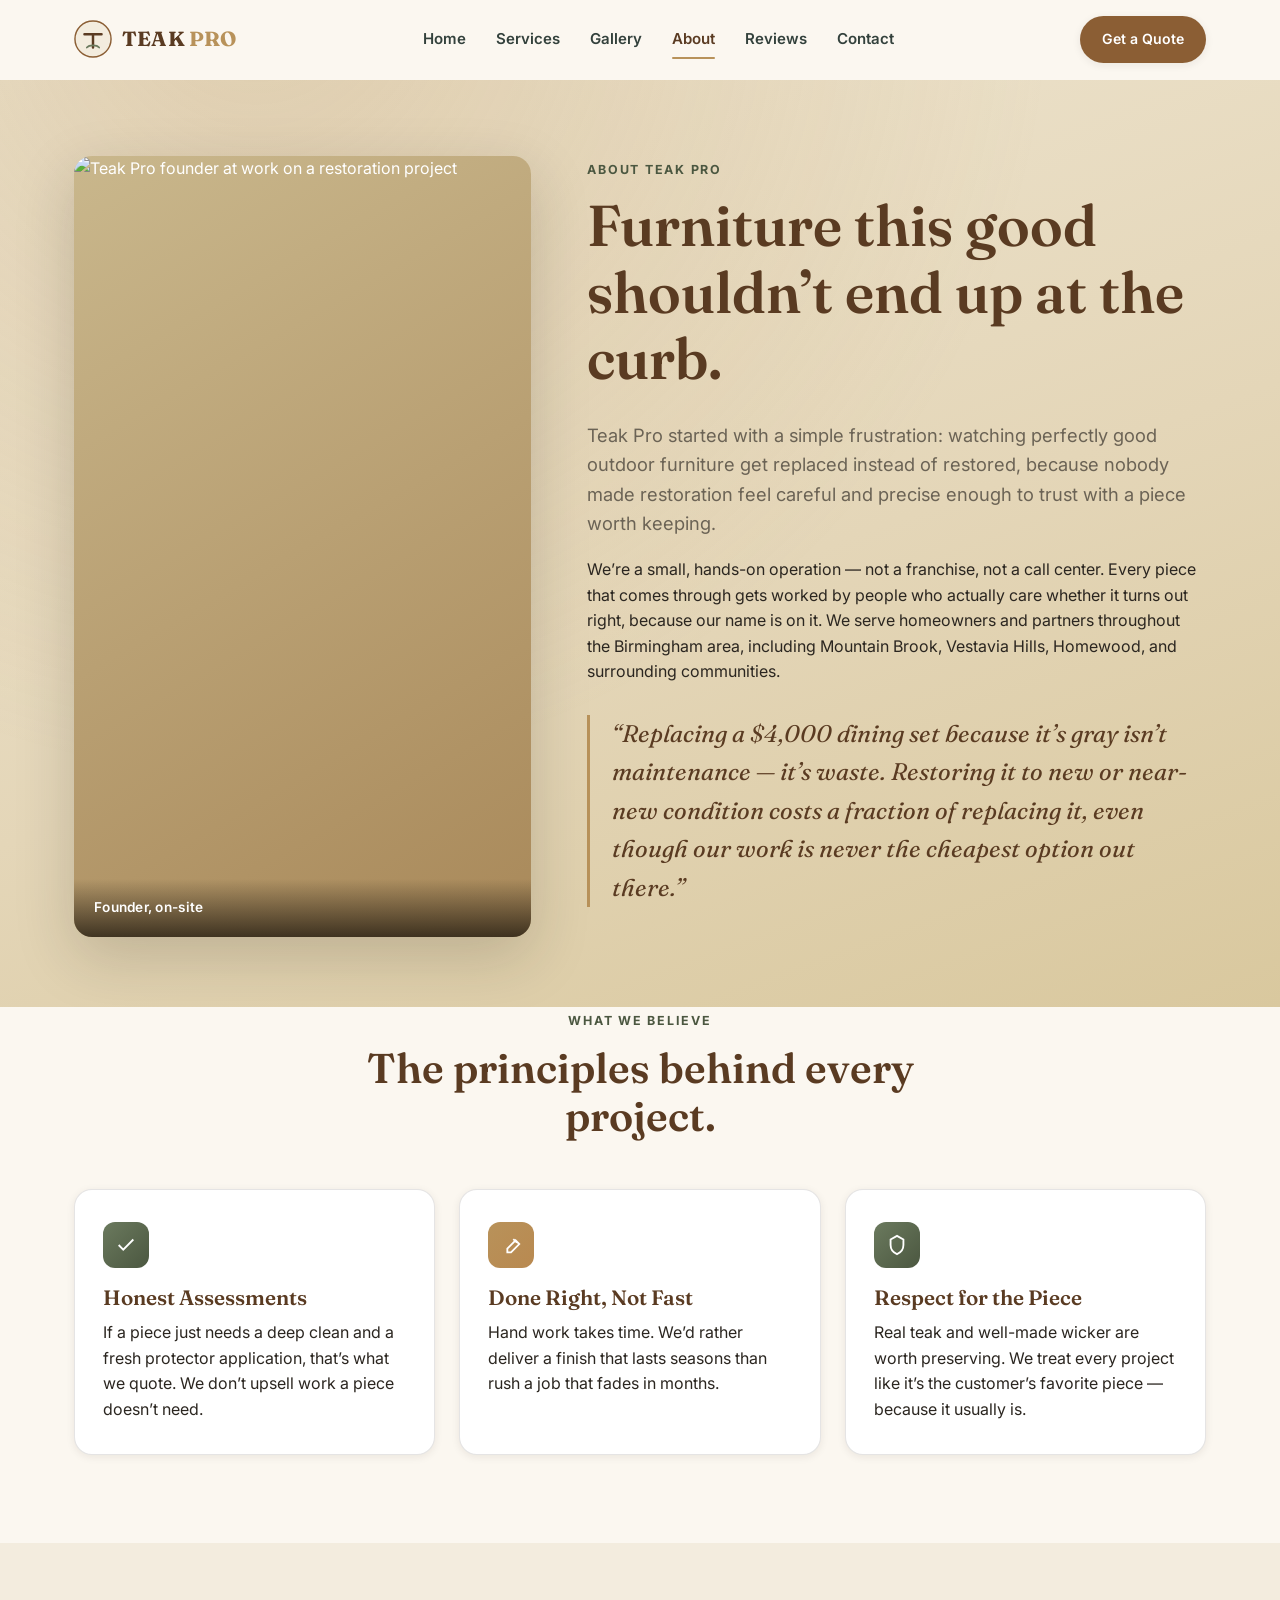
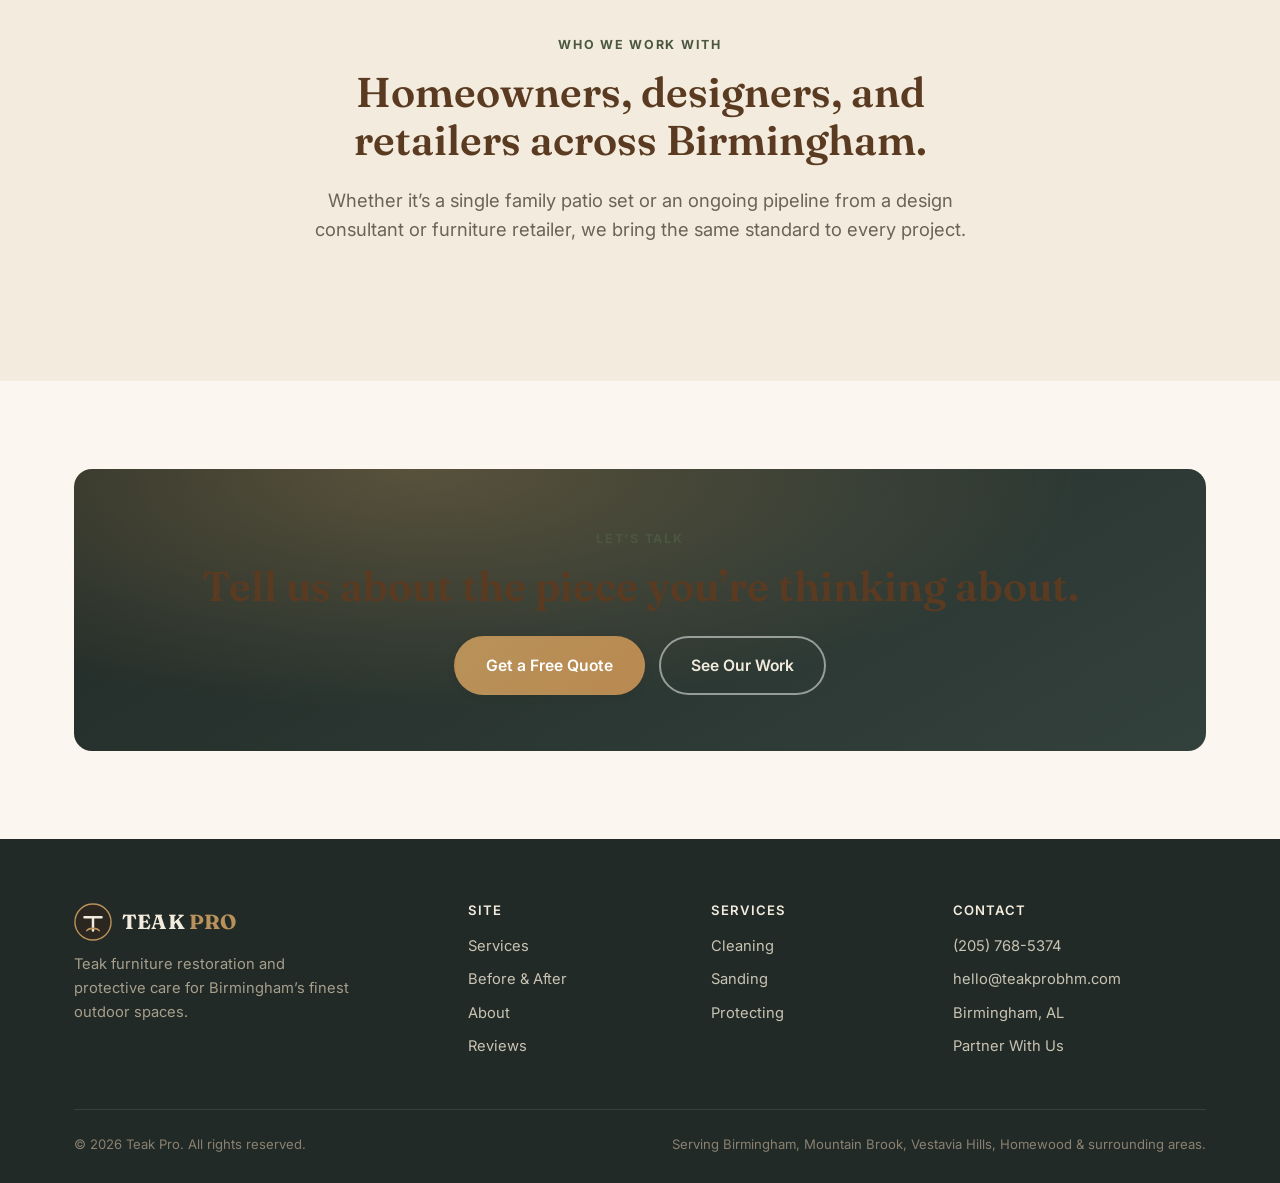
==== about.html @ 422f1025 "Initial commit: Teak Pro marketing site Static HTML/CSS/JS site with home, services, gallery, about," ====
<!DOCTYPE html>
<html lang="en">
<head>
<meta charset="UTF-8">
<meta name="viewport" content="width=device-width, initial-scale=1.0">
<title>About Teak Pro | Birmingham Teak Restoration</title>
<meta name="description" content="Teak Pro is a Birmingham-based teak furniture restoration business built on craftsmanship, honesty, and respect for furniture worth keeping.">
<link rel="icon" type="image/svg+xml" href="images/favicon.svg">
<link rel="preconnect" href="https://fonts.googleapis.com">
<link rel="preconnect" href="https://fonts.gstatic.com" crossorigin>
<link href="https://fonts.googleapis.com/css2?family=Fraunces:ital,wght@0,500;0,600;0,700;1,500&family=Inter:wght@400;500;600;700;800&display=swap" rel="stylesheet">
<link rel="stylesheet" href="css/style.css">
</head>
<body>

<header class="nav">
  <div class="nav__inner">
    <a href="index.html" class="brand">
      <svg class="brand__mark" viewBox="0 0 40 40" xmlns="http://www.w3.org/2000/svg">
        <circle cx="20" cy="20" r="19" fill="#F3ECDE" stroke="#8B5E34" stroke-width="1.5"/>
        <path d="M11 15h18M20 15v14" stroke="#5A3B22" stroke-width="2.6" stroke-linecap="round"/>
        <path d="M13.5 29c2.5-3 10.5-3 13 0" stroke="#6B7A5E" stroke-width="1.8" stroke-linecap="round" fill="none"/>
      </svg>
      <span class="brand__name">TEAK <span>PRO</span></span>
    </a>
    <nav class="nav__links" aria-label="Primary">
      <a href="index.html">Home</a>
      <a href="services.html">Services</a>
      <a href="gallery.html">Gallery</a>
      <a href="about.html" class="is-active">About</a>
      <a href="reviews.html">Reviews</a>
      <a href="contact.html">Contact</a>
    </nav>
    <div class="nav__cta">
      <span class="nav__phone">(205) 768-5374</span>
      <a href="contact.html" class="btn btn--primary btn--sm">Get a Quote</a>
      <button class="nav__toggle" aria-label="Toggle menu" aria-expanded="false">
        <span></span><span></span><span></span>
      </button>
    </div>
  </div>
</header>

<section class="hero" style="padding-bottom:70px;">
  <div class="container">
    <div class="about-hero">
      <div class="photo-slot">
        <img src="images/about/founder.jpg" alt="Teak Pro founder at work on a restoration project" loading="eager">
        <span class="photo-slot__badge">Founder, on-site</span>
      </div>
      <div>
        <span class="eyebrow">About Teak Pro</span>
        <h1>Furniture this good shouldn&rsquo;t end up at the curb.</h1>
        <p class="lede">Teak Pro started with a simple frustration: watching perfectly good outdoor furniture get replaced instead of restored, because nobody made restoration feel careful and precise enough to trust with a piece worth keeping.</p>
        <p>We&rsquo;re a small, hands-on operation &mdash; not a franchise, not a call center. Every piece that comes through gets worked by people who actually care whether it turns out right, because our name is on it. We serve homeowners and partners throughout the Birmingham area, including Mountain Brook, Vestavia Hills, Homewood, and surrounding communities.</p>
        <blockquote class="pull-quote">&ldquo;Replacing a $4,000 dining set because it&rsquo;s gray isn&rsquo;t maintenance &mdash; it&rsquo;s waste. Restoring it to new or near-new condition costs a fraction of replacing it, even though our work is never the cheapest option out there.&rdquo;</blockquote>
      </div>
    </div>
  </div>
</section>

<section class="section" style="padding-top:0;">
  <div class="container">
    <div class="section-head center mx-auto">
      <span class="eyebrow">What We Believe</span>
      <h2>The principles behind every project.</h2>
    </div>
    <div class="values-grid">
      <div class="card">
        <div class="card__icon"><svg viewBox="0 0 24 24" fill="none" stroke="currentColor" stroke-width="2"><path d="M20 6L9 17l-5-5"/></svg></div>
        <h3>Honest Assessments</h3>
        <p>If a piece just needs a deep clean and a fresh protector application, that&rsquo;s what we quote. We don&rsquo;t upsell work a piece doesn&rsquo;t need.</p>
      </div>
      <div class="card card--gold">
        <div class="card__icon"><svg viewBox="0 0 24 24" fill="none" stroke="currentColor" stroke-width="2"><path d="M12 20l9-9-4-4-9 9v4h4zM14.5 5.5l4 4"/></svg></div>
        <h3>Done Right, Not Fast</h3>
        <p>Hand work takes time. We&rsquo;d rather deliver a finish that lasts seasons than rush a job that fades in months.</p>
      </div>
      <div class="card">
        <div class="card__icon"><svg viewBox="0 0 24 24" fill="none" stroke="currentColor" stroke-width="2"><path d="M12 2l7 4v6c0 5-3.5 8.5-7 10-3.5-1.5-7-5-7-10V6l7-4z"/></svg></div>
        <h3>Respect for the Piece</h3>
        <p>Real teak and well-made wicker are worth preserving. We treat every project like it&rsquo;s the customer&rsquo;s favorite piece &mdash; because it usually is.</p>
      </div>
    </div>
  </div>
</section>

<section class="section section--alt">
  <div class="container">
    <div class="section-head center mx-auto">
      <span class="eyebrow">Who We Work With</span>
      <h2>Homeowners, designers, and retailers across Birmingham.</h2>
      <p class="lede">Whether it&rsquo;s a single family patio set or an ongoing pipeline from a design consultant or furniture retailer, we bring the same standard to every project.</p>
    </div>
  </div>
</section>

<section class="section">
  <div class="container">
    <div class="cta-band">
      <span class="eyebrow">Let&rsquo;s Talk</span>
      <h2>Tell us about the piece you&rsquo;re thinking about.</h2>
      <div class="btn-row">
        <a href="contact.html" class="btn btn--gold">Get a Free Quote</a>
        <a href="gallery.html" class="btn btn--ghost-light">See Our Work</a>
      </div>
    </div>
  </div>
</section>

<footer class="footer">
  <div class="container">
    <div class="footer__grid">
      <div>
        <a href="index.html" class="brand">
          <svg class="brand__mark" viewBox="0 0 40 40" xmlns="http://www.w3.org/2000/svg">
            <circle cx="20" cy="20" r="19" fill="#2B2620" stroke="#B8925A" stroke-width="1.5"/>
            <path d="M11 15h18M20 15v14" stroke="#F3ECDE" stroke-width="2.6" stroke-linecap="round"/>
            <path d="M13.5 29c2.5-3 10.5-3 13 0" stroke="#B8925A" stroke-width="1.8" stroke-linecap="round" fill="none"/>
          </svg>
          <span class="brand__name">TEAK <span>PRO</span></span>
        </a>
        <p class="footer__tag">Teak furniture restoration and protective care for Birmingham&rsquo;s finest outdoor spaces.</p>
      </div>
      <div>
        <h4>Site</h4>
        <ul>
          <li><a href="services.html">Services</a></li>
          <li><a href="gallery.html">Before &amp; After</a></li>
          <li><a href="about.html">About</a></li>
          <li><a href="reviews.html">Reviews</a></li>
        </ul>
      </div>
      <div>
        <h4>Services</h4>
        <ul>
          <li><a href="services.html#cleaning">Cleaning</a></li>
          <li><a href="services.html#sanding">Sanding</a></li>
          <li><a href="services.html#protecting">Protecting</a></li>
        </ul>
      </div>
      <div>
        <h4>Contact</h4>
        <ul>
          <li><a href="tel:+12057685374">(205) 768-5374</a></li>
          <li><a href="mailto:hello@teakprobhm.com">hello@teakprobhm.com</a></li>
          <li>Birmingham, AL</li>
          <li><a href="contact.html#partners">Partner With Us</a></li>
        </ul>
      </div>
    </div>
    <div class="footer__bottom">
      <span>&copy; <span data-year></span> Teak Pro. All rights reserved.</span>
      <span>Serving Birmingham, Mountain Brook, Vestavia Hills, Homewood &amp; surrounding areas.</span>
    </div>
  </div>
</footer>

<script src="js/main.js"></script>
</body>
</html>
---- css/style.css ----
/* ==========================================================================
   Teak Pro — Design System
   Warm teak/wood tones, muted sage, premium outdoor-living aesthetic.
   ========================================================================== */

:root {
  /* Colors */
  --bg: #FBF7F0;
  --bg-alt: #F3ECDE;
  --bg-deep: #EDE3D0;
  --teak: #8B5E34;
  --teak-dark: #5A3B22;
  --teak-light: #B98950;
  --sage: #6B7A5E;
  --sage-dark: #4B5740;
  --slate: #33413C;
  --slate-deep: #212A26;
  --gold: #B8925A;
  --gold-light: #E4C088;
  --text: #2B2620;
  --text-muted: #6B6355;
  --white: #FFFFFF;
  --cream: #FBF7F0;
  --line: rgba(43, 38, 32, 0.12);

  /* Type */
  --font-head: "Fraunces", Georgia, serif;
  --font-body: "Inter", -apple-system, BlinkMacSystemFont, "Segoe UI", sans-serif;

  /* Spacing / shape */
  --radius: 10px;
  --radius-lg: 18px;
  --shadow-sm: 0 2px 8px rgba(33, 26, 15, 0.08);
  --shadow-md: 0 8px 30px rgba(33, 26, 15, 0.12);
  --shadow-lg: 0 20px 60px rgba(33, 26, 15, 0.18);
  --container: 1180px;
}

/* ---------- Reset ---------- */
*, *::before, *::after { box-sizing: border-box; }
html { scroll-behavior: smooth; }
body {
  margin: 0;
  font-family: var(--font-body);
  color: var(--text);
  background: var(--bg);
  line-height: 1.6;
  -webkit-font-smoothing: antialiased;
}
img { max-width: 100%; display: block; }
a { color: inherit; text-decoration: none; }
ul { list-style: none; margin: 0; padding: 0; }
h1, h2, h3, h4 {
  font-family: var(--font-head);
  color: var(--teak-dark);
  margin: 0 0 0.5em;
  line-height: 1.15;
  font-weight: 600;
}
p { margin: 0 0 1em; }
button { font-family: inherit; cursor: pointer; }
input, textarea, select { font-family: inherit; font-size: 1rem; }

.container {
  max-width: var(--container);
  margin: 0 auto;
  padding: 0 24px;
}
.section { padding: 88px 0; }
.section--tight { padding: 56px 0; }
.section--alt { background: var(--bg-alt); }
.section--deep {
  background: linear-gradient(160deg, var(--slate-deep), var(--slate));
  color: #EDE9DF;
}
.section--deep h2, .section--deep h3 { color: #F3ECDE; }
.section--deep p { color: #C9C3B4; }

.eyebrow {
  display: inline-block;
  font-family: var(--font-body);
  font-size: 0.78rem;
  letter-spacing: 0.14em;
  text-transform: uppercase;
  font-weight: 700;
  color: var(--sage-dark);
  margin-bottom: 14px;
}
.section--deep .eyebrow { color: var(--gold-light); }

.section-head { max-width: 680px; margin: 0 0 48px; }
.section-head.center { margin-left: auto; margin-right: auto; text-align: center; }
h1 { font-size: clamp(2.4rem, 5vw, 3.6rem); }
h2 { font-size: clamp(1.9rem, 3.4vw, 2.6rem); }
h3 { font-size: 1.3rem; }
.lede { font-size: 1.15rem; color: var(--text-muted); }

/* ---------- Buttons ---------- */
.btn {
  display: inline-flex;
  align-items: center;
  gap: 8px;
  padding: 15px 30px;
  border-radius: 999px;
  font-weight: 600;
  font-size: 0.98rem;
  border: 2px solid transparent;
  transition: transform 0.18s ease, box-shadow 0.18s ease, background 0.18s ease, color 0.18s ease;
  white-space: nowrap;
}
.btn:hover { transform: translateY(-2px); }
.btn--primary { background: var(--teak); color: var(--white); box-shadow: var(--shadow-sm); }
.btn--primary:hover { background: var(--teak-dark); box-shadow: var(--shadow-md); }
.btn--gold { background: linear-gradient(135deg, var(--gold), var(--teak-light)); color: var(--white); box-shadow: var(--shadow-sm); }
.btn--gold:hover { box-shadow: var(--shadow-md); }
.btn--outline { border-color: currentColor; color: var(--teak-dark); }
.btn--outline:hover { background: var(--teak-dark); color: var(--white); }
.btn--ghost-light { border-color: rgba(255,255,255,0.5); color: #F3ECDE; }
.btn--ghost-light:hover { background: rgba(255,255,255,0.12); }
.btn--sm { padding: 10px 20px; font-size: 0.88rem; }
.btn--block { width: 100%; justify-content: center; }

/* ---------- Nav ---------- */
.nav {
  position: sticky;
  top: 0;
  z-index: 100;
  background: rgba(251, 247, 240, 0.92);
  backdrop-filter: saturate(160%) blur(10px);
  border-bottom: 1px solid transparent;
  transition: border-color 0.2s ease, box-shadow 0.2s ease;
}
.nav.is-scrolled { border-color: var(--line); box-shadow: 0 4px 20px rgba(33,26,15,0.06); }
.nav__inner {
  display: flex;
  align-items: center;
  justify-content: space-between;
  padding: 16px 24px;
  max-width: var(--container);
  margin: 0 auto;
}
.brand { display: flex; align-items: center; gap: 10px; }
.brand__mark { width: 38px; height: 38px; flex-shrink: 0; }
.brand__name {
  font-family: var(--font-head);
  font-weight: 700;
  font-size: 1.28rem;
  color: var(--teak-dark);
  letter-spacing: 0.01em;
}
.brand__name span { color: var(--gold); }

.nav__links {
  display: flex;
  align-items: center;
  gap: 30px;
}
.nav__links a {
  font-size: 0.94rem;
  font-weight: 600;
  color: var(--slate);
  position: relative;
  padding: 6px 0;
}
.nav__links a.is-active,
.nav__links a:hover { color: var(--teak-dark); }
.nav__links a.is-active::after {
  content: "";
  position: absolute;
  left: 0; right: 0; bottom: -2px;
  height: 2px;
  background: var(--gold);
  border-radius: 2px;
}
.nav__cta { display: flex; align-items: center; gap: 14px; }
.nav__phone { display: none; font-weight: 700; font-size: 0.92rem; color: var(--teak-dark); }

.nav__toggle {
  display: none;
  flex-direction: column;
  gap: 5px;
  background: none;
  border: none;
  padding: 6px;
}
.nav__toggle span { width: 24px; height: 2px; background: var(--teak-dark); border-radius: 2px; }

/* ---------- Hero ---------- */
.hero {
  position: relative;
  overflow: hidden;
  background:
    radial-gradient(ellipse at 20% -10%, rgba(184,146,90,0.28), transparent 55%),
    linear-gradient(160deg, #EFE6D2 0%, #E4D6B8 55%, #D9C89E 100%);
  padding: 76px 0 0;
}
.hero__grain {
  position: absolute;
  inset: 0;
  opacity: 0.5;
  mix-blend-mode: multiply;
  pointer-events: none;
}
.hero__inner {
  position: relative;
  display: grid;
  grid-template-columns: 1.05fr 0.95fr;
  gap: 56px;
  align-items: center;
  padding-bottom: 70px;
}
.hero__copy .eyebrow { color: var(--sage-dark); }
.hero__title { margin-bottom: 20px; }
.hero__title em {
  font-style: italic;
  color: var(--gold);
}
.hero__sub { font-size: 1.18rem; color: var(--text-muted); max-width: 520px; margin-bottom: 32px; }
.hero__actions { display: flex; flex-wrap: wrap; gap: 14px; margin-bottom: 34px; }
.hero__trust { display: flex; flex-wrap: wrap; gap: 10px 26px; font-size: 0.86rem; color: var(--slate); }
.hero__trust li { display: flex; align-items: center; gap: 8px; font-weight: 600; }
.hero__trust li::before {
  content: "";
  width: 6px; height: 6px; border-radius: 50%;
  background: var(--sage);
  flex-shrink: 0;
}

.hero__visual {
  position: relative;
  border-radius: var(--radius-lg);
  overflow: hidden;
  box-shadow: var(--shadow-lg);
  aspect-ratio: 4 / 5;
}

/* Photo placeholder system — swap in real photos by dropping a file at the
   given src; if the file is missing/broken, a styled placeholder with the
   caption shows automatically instead of a broken-image icon. */
.photo-slot {
  position: relative;
  width: 100%;
  height: 100%;
  background: linear-gradient(150deg, #C9B78C, #A9895A);
  display: flex;
  align-items: flex-end;
  color: #fff;
  overflow: hidden;
}
.photo-slot img {
  position: absolute;
  inset: 0;
  width: 100%;
  height: 100%;
  object-fit: cover;
}
.photo-slot.is-empty { align-items: center; justify-content: center; text-align: center; }
.photo-slot__badge {
  position: relative;
  z-index: 2;
  padding: 18px 20px;
  width: 100%;
  background: linear-gradient(to top, rgba(20,15,8,0.72), transparent);
  font-size: 0.85rem;
  font-weight: 600;
  letter-spacing: 0.02em;
}
.photo-slot.is-empty .photo-slot__badge {
  background: none;
  position: static;
  padding: 28px;
}
.photo-slot__icon {
  width: 34px; height: 34px; margin: 0 auto 10px;
  opacity: 0.85;
}
.photo-slot__hint {
  display: block;
  font-size: 0.72rem;
  font-weight: 500;
  opacity: 0.85;
  margin-top: 6px;
  font-family: "SFMono-Regular", Consolas, monospace;
}
.photo-slot--tag {
  position: absolute;
  top: 14px; left: 14px;
  z-index: 2;
  padding: 5px 12px;
  border-radius: 999px;
  font-size: 0.7rem;
  font-weight: 800;
  letter-spacing: 0.06em;
  text-transform: uppercase;
}
.photo-slot--tag.before { background: rgba(33,26,15,0.78); color: #F3ECDE; }
.photo-slot--tag.after { background: var(--sage); color: #fff; }

/* Dashed placeholder card (used where no fixed image frame exists) */
.placeholder-card {
  border: 2px dashed rgba(90, 59, 34, 0.35);
  border-radius: var(--radius-lg);
  background: rgba(255,255,255,0.4);
  display: flex;
  flex-direction: column;
  align-items: center;
  justify-content: center;
  text-align: center;
  color: var(--text-muted);
  padding: 40px 20px;
  min-height: 220px;
}
.placeholder-card strong { color: var(--teak-dark); display: block; margin-bottom: 4px; }

/* ---------- Value props / cards ---------- */
.grid-3 { display: grid; grid-template-columns: repeat(3, 1fr); gap: 28px; }
.grid-4 { display: grid; grid-template-columns: repeat(4, 1fr); gap: 24px; }
.grid-2 { display: grid; grid-template-columns: repeat(2, 1fr); gap: 28px; }

.card {
  background: var(--white);
  border-radius: var(--radius-lg);
  padding: 32px 28px;
  box-shadow: var(--shadow-sm);
  border: 1px solid var(--line);
}
.card__icon {
  width: 46px; height: 46px;
  border-radius: 12px;
  background: linear-gradient(135deg, var(--sage), var(--sage-dark));
  display: flex; align-items: center; justify-content: center;
  color: #fff; margin-bottom: 18px;
}
.card__icon svg { width: 22px; height: 22px; }
.card--gold .card__icon { background: linear-gradient(135deg, var(--gold), var(--teak-light)); }
.card p:last-child { margin-bottom: 0; }

/* ---------- Process steps ---------- */
.steps {
  display: grid;
  grid-template-columns: repeat(3, 1fr);
  gap: 20px;
  counter-reset: step;
}
.step { position: relative; padding-top: 8px; }
.step__num {
  font-family: var(--font-head);
  font-size: 2.4rem;
  color: var(--gold);
  opacity: 0.85;
  margin-bottom: 6px;
  font-weight: 700;
}
.step h3 { margin-bottom: 8px; font-size: 1.1rem; }
.step p { color: var(--text-muted); font-size: 0.95rem; margin: 0; }

/* ---------- Before/After compare slider ---------- */
.compare {
  position: relative;
  border-radius: var(--radius-lg);
  overflow: hidden;
  box-shadow: var(--shadow-md);
  aspect-ratio: 4 / 3;
  user-select: none;
  touch-action: pan-y;
}
.compare__after,
.compare__before {
  position: absolute; inset: 0;
}
.compare__before { overflow: hidden; width: 50%; z-index: 2; }
.compare__before .photo-slot,
.compare__after .photo-slot { width: 100%; height: 100%; }
.compare__before .photo-slot { width: 100vw; max-width: none; }
.compare__before-inner { width: 100%; height: 100%; position: relative; }
.compare__handle {
  position: absolute;
  top: 0; bottom: 0;
  left: 50%;
  width: 3px;
  background: #fff;
  transform: translateX(-50%);
  z-index: 3;
  cursor: ew-resize;
  box-shadow: 0 0 0 1px rgba(0,0,0,0.1);
}
.compare__handle::after {
  content: "⇔";
  position: absolute;
  top: 50%; left: 50%;
  transform: translate(-50%, -50%);
  width: 44px; height: 44px;
  background: #fff;
  border-radius: 50%;
  display: flex; align-items: center; justify-content: center;
  font-size: 1.1rem;
  color: var(--teak-dark);
  box-shadow: var(--shadow-md);
}
.compare__label {
  position: absolute;
  bottom: 14px;
  z-index: 4;
  padding: 5px 12px;
  border-radius: 999px;
  font-size: 0.7rem;
  font-weight: 800;
  letter-spacing: 0.06em;
  text-transform: uppercase;
}
.compare__label--before { left: 14px; background: rgba(33,26,15,0.78); color: #F3ECDE; }
.compare__label--after { right: 14px; background: var(--sage); color: #fff; }
.compare__caption {
  margin-top: 16px;
  display: flex;
  justify-content: space-between;
  align-items: baseline;
  gap: 12px;
  flex-wrap: wrap;
}
.compare__caption h3 { margin: 0; font-size: 1.08rem; }
.compare__caption span { font-size: 0.85rem; color: var(--text-muted); }

/* ---------- Gallery ---------- */
.filter-bar {
  display: flex;
  flex-wrap: wrap;
  gap: 10px;
  margin-bottom: 40px;
}
.filter-bar button {
  padding: 9px 18px;
  border-radius: 999px;
  border: 1px solid var(--line);
  background: var(--white);
  font-weight: 600;
  font-size: 0.88rem;
  color: var(--slate);
  transition: all 0.15s ease;
}
.filter-bar button:hover { border-color: var(--teak); }
.filter-bar button.is-active { background: var(--teak-dark); color: #fff; border-color: var(--teak-dark); }

.gallery-grid {
  display: grid;
  grid-template-columns: repeat(2, 1fr);
  gap: 32px;
}
.gallery-item[hidden] { display: none; }

/* Traditional side-by-side before/after (gallery page) */
.before-after {
  display: grid;
  grid-template-columns: 1fr 1fr;
  gap: 16px;
}
.before-after .photo-slot {
  border-radius: var(--radius-lg);
  overflow: hidden;
  box-shadow: var(--shadow-md);
  aspect-ratio: 4 / 3;
}
.gallery-item__tags {
  margin-top: 10px;
  display: flex;
  gap: 8px;
  flex-wrap: wrap;
}
.gallery-item__tags span {
  font-size: 0.72rem;
  font-weight: 700;
  text-transform: uppercase;
  letter-spacing: 0.04em;
  color: var(--sage-dark);
  background: rgba(107,122,94,0.12);
  padding: 4px 10px;
  border-radius: 999px;
}

.gallery-note {
  margin-top: 56px;
  padding: 26px 28px;
  border-radius: var(--radius-lg);
  background: var(--bg-deep);
  border: 1px solid var(--line);
  font-size: 0.92rem;
  color: var(--text-muted);
}
.gallery-note strong { color: var(--teak-dark); }

/* ---------- Service list ---------- */
.service-block {
  display: grid;
  grid-template-columns: 0.9fr 1.1fr;
  gap: 50px;
  align-items: center;
  padding: 56px 0;
  border-bottom: 1px solid var(--line);
}
.service-block:last-child { border-bottom: none; }
.service-block:nth-child(even) .service-block__visual { order: 2; }
.service-block--text-only { grid-template-columns: 1fr; }
.service-block--text-only .service-block__copy { max-width: 640px; }
.service-block__num {
  font-family: var(--font-head);
  color: var(--gold);
  font-size: 1rem;
  font-weight: 700;
  letter-spacing: 0.1em;
}
.service-block__visual .photo-slot { border-radius: var(--radius-lg); aspect-ratio: 4/3; box-shadow: var(--shadow-md); position: relative; overflow: hidden; }
.service-block ul.check-list { margin-top: 18px; }
.check-list li {
  display: flex;
  gap: 10px;
  align-items: flex-start;
  margin-bottom: 10px;
  font-size: 0.96rem;
  color: var(--text);
}
.check-list li svg { width: 18px; height: 18px; flex-shrink: 0; margin-top: 3px; color: var(--sage); }
.badge-gold {
  display: inline-flex;
  align-items: center;
  gap: 6px;
  background: linear-gradient(135deg, var(--gold), var(--teak-light));
  color: #fff;
  font-size: 0.72rem;
  font-weight: 800;
  letter-spacing: 0.06em;
  text-transform: uppercase;
  padding: 5px 12px;
  border-radius: 999px;
  margin-bottom: 14px;
}

/* ---------- Pricing philosophy ---------- */
.pricing-panel {
  background: var(--white);
  border: 1px solid var(--line);
  border-radius: var(--radius-lg);
  padding: 44px;
  box-shadow: var(--shadow-sm);
}
.pricing-factors {
  display: grid;
  grid-template-columns: repeat(3, 1fr);
  gap: 24px;
  margin-top: 30px;
}
.pricing-factors div { text-align: left; }
.pricing-factors h4 { margin: 0 0 6px; font-size: 1rem; color: var(--teak-dark); font-family: var(--font-head); }
.pricing-factors p { font-size: 0.92rem; color: var(--text-muted); margin: 0; }

.trust-strip {
  display: flex;
  flex-wrap: wrap;
  gap: 18px;
  margin-top: 26px;
}
.trust-pill {
  display: flex;
  align-items: center;
  gap: 10px;
  background: var(--white);
  border: 1px solid var(--line);
  padding: 12px 18px;
  border-radius: 999px;
  font-weight: 700;
  font-size: 0.88rem;
  color: var(--teak-dark);
  box-shadow: var(--shadow-sm);
}
.trust-pill svg { width: 18px; height: 18px; color: var(--gold); }

/* ---------- About ---------- */
.about-hero {
  display: grid;
  grid-template-columns: 0.85fr 1.15fr;
  gap: 56px;
  align-items: center;
}
.about-hero .photo-slot { border-radius: var(--radius-lg); aspect-ratio: 4/5; box-shadow: var(--shadow-lg); }
.pull-quote {
  font-family: var(--font-head);
  font-size: 1.5rem;
  color: var(--teak-dark);
  font-style: italic;
  border-left: 3px solid var(--gold);
  padding-left: 22px;
  margin: 30px 0;
}
.values-grid { display: grid; grid-template-columns: repeat(3, 1fr); gap: 24px; margin-top: 20px; }

/* ---------- Testimonials ---------- */
.testimonial-grid { display: grid; grid-template-columns: repeat(3, 1fr); gap: 24px; }
.testimonial {
  background: var(--white);
  border: 1px solid var(--line);
  border-radius: var(--radius-lg);
  padding: 28px;
  box-shadow: var(--shadow-sm);
  display: flex;
  flex-direction: column;
  height: 100%;
}
.testimonial__stars { color: var(--gold); letter-spacing: 3px; margin-bottom: 12px; font-size: 1rem; }
.testimonial__body { color: var(--text); font-size: 0.98rem; flex: 1; }
.testimonial__meta { display: flex; align-items: center; gap: 10px; margin-top: 18px; padding-top: 16px; border-top: 1px solid var(--line); }
.testimonial__avatar {
  width: 38px; height: 38px; border-radius: 50%;
  background: linear-gradient(135deg, var(--sage), var(--teak));
  color: #fff; display: flex; align-items: center; justify-content: center;
  font-weight: 700; font-size: 0.85rem; flex-shrink: 0;
}
.testimonial__name { font-weight: 700; font-size: 0.9rem; color: var(--teak-dark); }
.testimonial__loc { font-size: 0.78rem; color: var(--text-muted); }
.testimonial--placeholder {
  border: 2px dashed rgba(90,59,34,0.3);
  background: rgba(255,255,255,0.5);
  color: var(--text-muted);
  align-items: center;
  justify-content: center;
  text-align: center;
}
.google-badge {
  display: inline-flex; align-items: center; gap: 10px;
  background: var(--white); border: 1px solid var(--line);
  padding: 12px 20px; border-radius: 999px; box-shadow: var(--shadow-sm);
  font-weight: 700; font-size: 0.92rem; color: var(--slate);
}
.google-badge strong { color: var(--teak-dark); }
.google-badge .stars { color: var(--gold); }

/* ---------- Forms ---------- */
.form-tabs {
  display: inline-flex;
  padding: 5px;
  background: var(--bg-deep);
  border-radius: 999px;
  margin-bottom: 34px;
  gap: 4px;
}
.form-tabs button {
  border: none;
  background: transparent;
  padding: 11px 22px;
  border-radius: 999px;
  font-weight: 700;
  font-size: 0.9rem;
  color: var(--text-muted);
  transition: all 0.15s ease;
}
.form-tabs button.is-active { background: var(--teak-dark); color: #fff; box-shadow: var(--shadow-sm); }

.form-panel[hidden] { display: none; }

.contact-layout {
  display: grid;
  grid-template-columns: 1.2fr 0.8fr;
  gap: 56px;
  align-items: start;
}

.field { margin-bottom: 20px; }
.field label {
  display: block;
  font-weight: 700;
  font-size: 0.88rem;
  color: var(--teak-dark);
  margin-bottom: 7px;
}
.field .hint { font-weight: 400; color: var(--text-muted); font-size: 0.8rem; }
.field input[type="text"],
.field input[type="email"],
.field input[type="tel"],
.field select,
.field textarea {
  width: 100%;
  padding: 13px 16px;
  border-radius: var(--radius);
  border: 1px solid rgba(90,59,34,0.25);
  background: var(--white);
  color: var(--text);
  transition: border-color 0.15s ease, box-shadow 0.15s ease;
}
.field input:focus, .field select:focus, .field textarea:focus {
  outline: none;
  border-color: var(--teak);
  box-shadow: 0 0 0 3px rgba(139,94,52,0.15);
}
.field textarea { resize: vertical; min-height: 110px; }
.field-row { display: grid; grid-template-columns: 1fr 1fr; gap: 16px; }

.file-drop {
  border: 2px dashed rgba(90,59,34,0.3);
  border-radius: var(--radius);
  padding: 26px;
  text-align: center;
  color: var(--text-muted);
  font-size: 0.9rem;
  background: rgba(255,255,255,0.5);
  cursor: pointer;
  transition: border-color 0.15s ease, background 0.15s ease;
}
.file-drop:hover { border-color: var(--teak); background: rgba(255,255,255,0.85); }
.file-drop input { display: none; }
.file-drop strong { color: var(--teak-dark); }
.file-drop__list { margin-top: 10px; font-size: 0.82rem; color: var(--sage-dark); font-weight: 600; }

.form-note {
  font-size: 0.82rem;
  color: var(--text-muted);
  margin-top: 14px;
}

.contact-side .card { margin-bottom: 20px; }
.contact-info li { display: flex; gap: 12px; align-items: flex-start; margin-bottom: 16px; }
.contact-info li svg { width: 20px; height: 20px; color: var(--sage); flex-shrink: 0; margin-top: 2px; }
.contact-info strong { display: block; color: var(--teak-dark); font-size: 0.92rem; }
.contact-info span { font-size: 0.9rem; color: var(--text-muted); }

.partner-banner {
  border-radius: var(--radius-lg);
  padding: 40px;
  background: linear-gradient(150deg, var(--slate-deep), var(--slate));
  color: #EDE9DF;
  display: grid;
  grid-template-columns: 1.3fr 0.7fr;
  gap: 30px;
  align-items: center;
}
.partner-banner h3 { color: #F3ECDE; margin-bottom: 10px; }
.partner-banner p { color: #C9C3B4; margin-bottom: 0; }

/* ---------- Footer ---------- */
.footer {
  background: var(--slate-deep);
  color: #C9C3B4;
  padding: 64px 0 28px;
}
.footer__grid {
  display: grid;
  grid-template-columns: 1.4fr 0.8fr 0.8fr 1fr;
  gap: 40px;
  padding-bottom: 40px;
  border-bottom: 1px solid rgba(255,255,255,0.1);
}
.footer .brand__name { color: #F3ECDE; }
.footer__tag { margin-top: 12px; font-size: 0.92rem; color: #A79E8C; max-width: 280px; }
.footer h4 { color: #F3ECDE; font-family: var(--font-body); font-size: 0.82rem; letter-spacing: 0.08em; text-transform: uppercase; margin-bottom: 16px; }
.footer ul li { margin-bottom: 10px; font-size: 0.92rem; }
.footer ul li a:hover { color: #fff; }
.footer__bottom {
  padding-top: 24px;
  display: flex;
  justify-content: space-between;
  flex-wrap: wrap;
  gap: 10px;
  font-size: 0.82rem;
  color: #8A8172;
}

/* ---------- CTA band ---------- */
.cta-band {
  border-radius: var(--radius-lg);
  padding: 56px;
  text-align: center;
  background:
    radial-gradient(ellipse at 30% 0%, rgba(184,146,90,0.35), transparent 60%),
    linear-gradient(150deg, var(--slate-deep), var(--slate));
  color: #F3ECDE;
}
.cta-band .btn-row { display: flex; justify-content: center; gap: 14px; flex-wrap: wrap; margin-top: 26px; }
.cta-band p { color: #C9C3B4; }

/* ---------- Utilities ---------- */
.mt-0 { margin-top: 0; }
.text-center { text-align: center; }
.mx-auto { margin-left: auto; margin-right: auto; }

/* ---------- Responsive ---------- */
@media (max-width: 980px) {
  .hero__inner { grid-template-columns: 1fr; padding-top: 20px; }
  .hero__visual { order: -1; aspect-ratio: 16/10; }
  .grid-3, .grid-4, .grid-2, .about-hero, .service-block,
  .contact-layout, .testimonial-grid, .values-grid, .pricing-factors,
  .partner-banner, .footer__grid, .steps {
    grid-template-columns: 1fr !important;
  }
  .service-block:nth-child(even) .service-block__visual { order: 0; }
  .gallery-grid { grid-template-columns: 1fr; }
  .nav__links, .nav__phone { display: none; }
  .nav__toggle { display: flex; }
  .nav.is-open .nav__links {
    display: flex;
    position: absolute;
    top: 100%; left: 0; right: 0;
    background: var(--bg);
    flex-direction: column;
    padding: 20px 24px 26px;
    gap: 18px;
    border-bottom: 1px solid var(--line);
    box-shadow: var(--shadow-md);
  }
  .field-row { grid-template-columns: 1fr; }
}

@media (max-width: 640px) {
  .section { padding: 60px 0; }
  h1 { font-size: 2.2rem; }
  .btn { padding: 13px 24px; font-size: 0.92rem; }
  .hero__actions { flex-direction: column; align-items: stretch; }
  .hero__actions .btn { justify-content: center; }
}
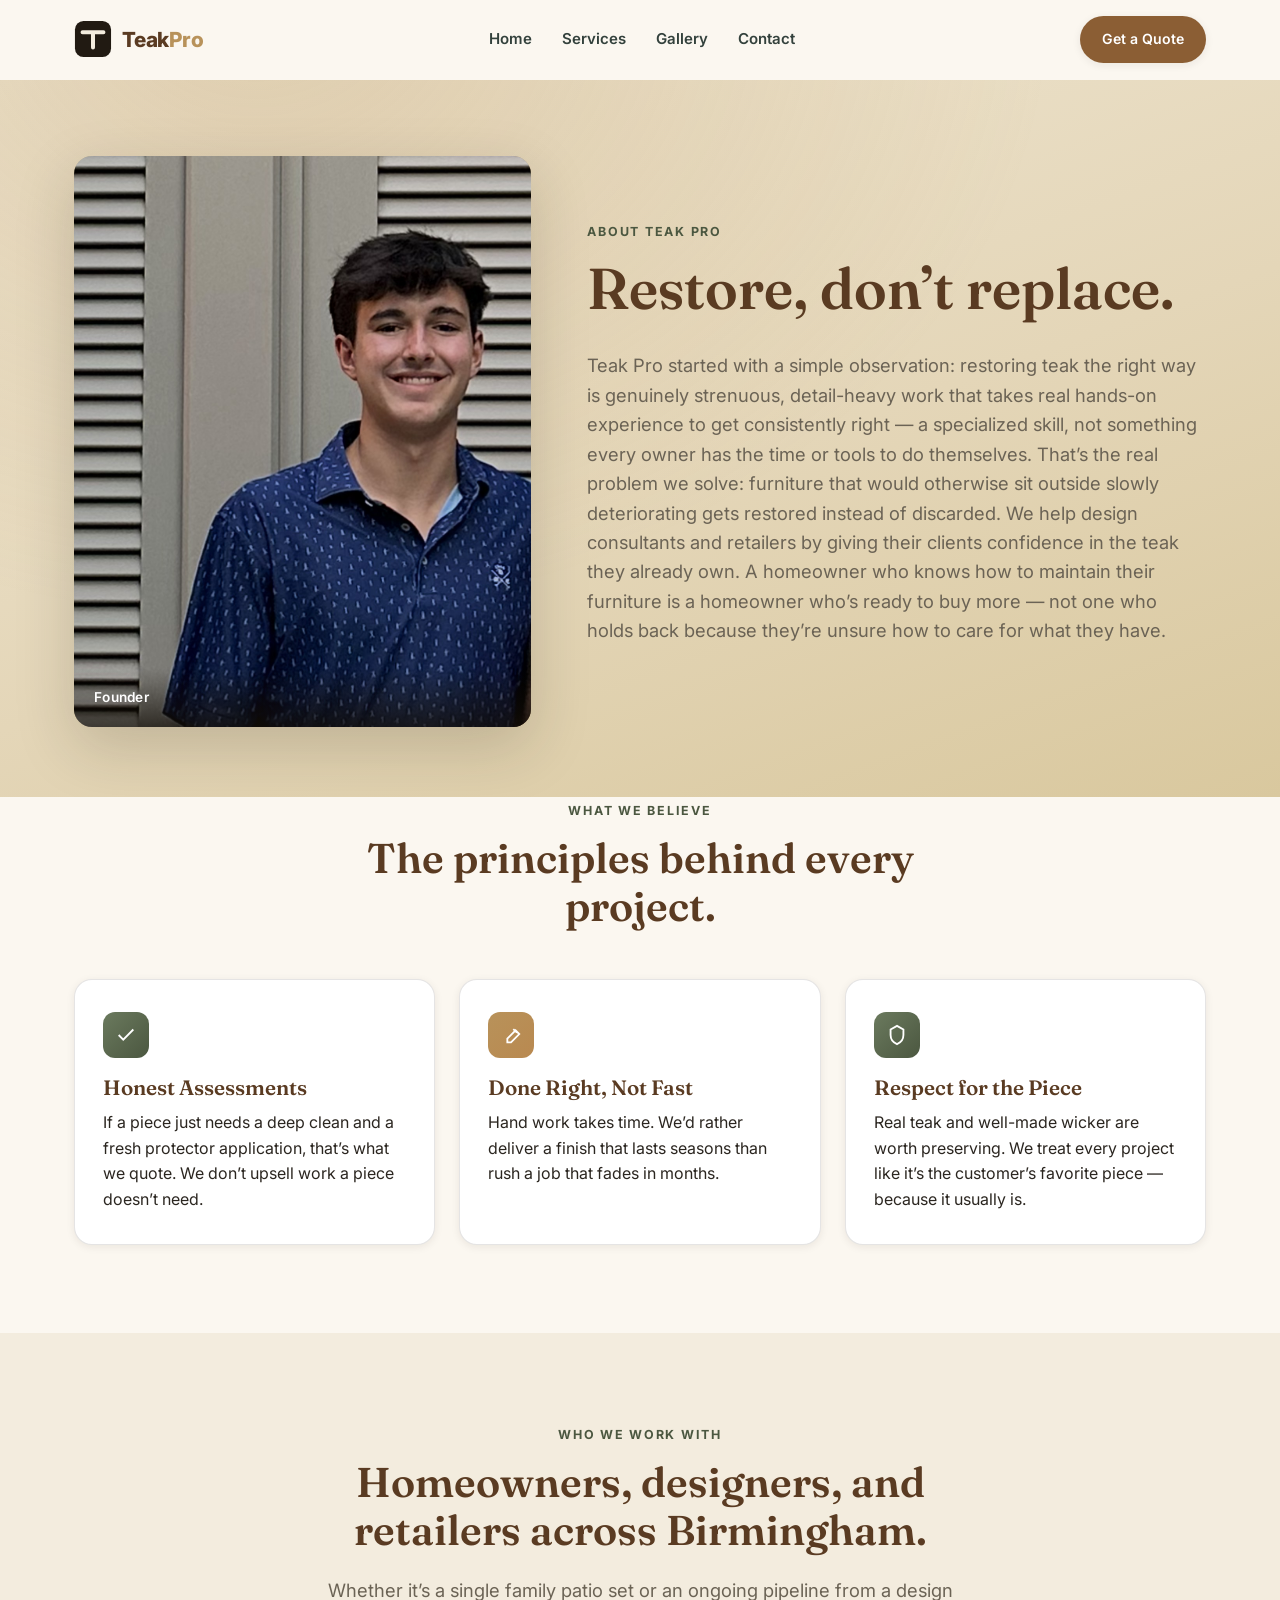
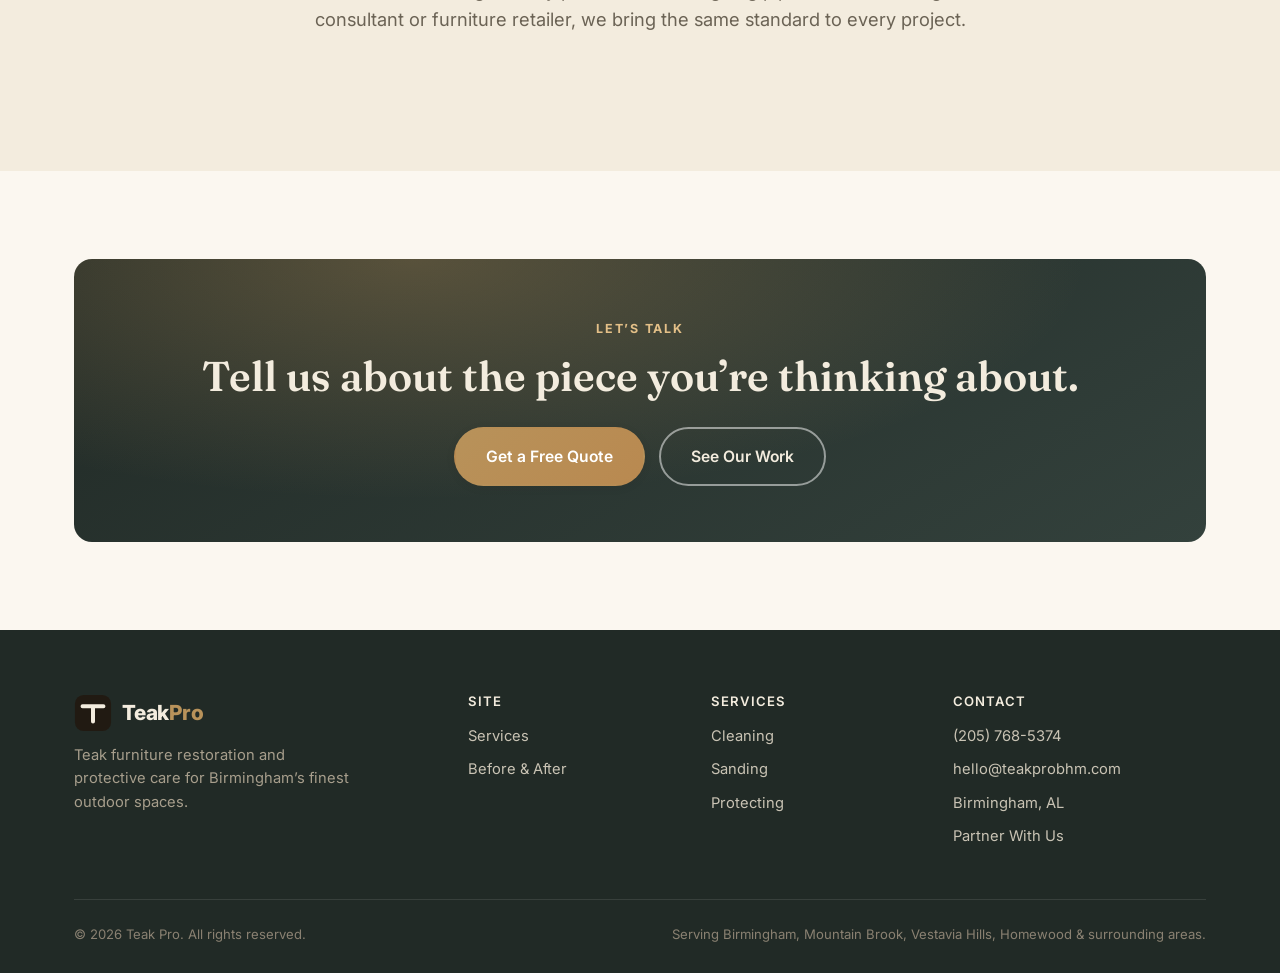
==== commit b91495a2: "Comment out About page links in nav and footer Hide the About page from navigation by commenting out" ====
--- a/about.html
+++ b/about.html
@@ -17,18 +17,16 @@
   <div class="nav__inner">
     <a href="index.html" class="brand">
       <svg class="brand__mark" viewBox="0 0 40 40" xmlns="http://www.w3.org/2000/svg">
-        <circle cx="20" cy="20" r="19" fill="#F3ECDE" stroke="#8B5E34" stroke-width="1.5"/>
-        <path d="M11 15h18M20 15v14" stroke="#5A3B22" stroke-width="2.6" stroke-linecap="round"/>
-        <path d="M13.5 29c2.5-3 10.5-3 13 0" stroke="#6B7A5E" stroke-width="1.8" stroke-linecap="round" fill="none"/>
+        <rect x="1" y="1" width="38" height="38" rx="9" fill="#211A12"/>
+        <path d="M9 13h22M20 13v16" stroke="#F3ECDE" stroke-width="4.2" stroke-linecap="round"/>
       </svg>
-      <span class="brand__name">TEAK <span>PRO</span></span>
+      <span class="brand__name">Teak<span>Pro</span></span>
     </a>
     <nav class="nav__links" aria-label="Primary">
       <a href="index.html">Home</a>
       <a href="services.html">Services</a>
       <a href="gallery.html">Gallery</a>
-      <a href="about.html" class="is-active">About</a>
-      <a href="reviews.html">Reviews</a>
+      <!-- <a href="about.html" class="is-active">About</a> -->
       <a href="contact.html">Contact</a>
     </nav>
     <div class="nav__cta">
@@ -46,14 +44,12 @@
     <div class="about-hero">
       <div class="photo-slot">
         <img src="images/about/founder.jpg" alt="Teak Pro founder at work on a restoration project" loading="eager">
-        <span class="photo-slot__badge">Founder, on-site</span>
+        <span class="photo-slot__badge">Founder</span>
       </div>
       <div>
         <span class="eyebrow">About Teak Pro</span>
-        <h1>Furniture this good shouldn&rsquo;t end up at the curb.</h1>
-        <p class="lede">Teak Pro started with a simple frustration: watching perfectly good outdoor furniture get replaced instead of restored, because nobody made restoration feel careful and precise enough to trust with a piece worth keeping.</p>
-        <p>We&rsquo;re a small, hands-on operation &mdash; not a franchise, not a call center. Every piece that comes through gets worked by people who actually care whether it turns out right, because our name is on it. We serve homeowners and partners throughout the Birmingham area, including Mountain Brook, Vestavia Hills, Homewood, and surrounding communities.</p>
-        <blockquote class="pull-quote">&ldquo;Replacing a $4,000 dining set because it&rsquo;s gray isn&rsquo;t maintenance &mdash; it&rsquo;s waste. Restoring it to new or near-new condition costs a fraction of replacing it, even though our work is never the cheapest option out there.&rdquo;</blockquote>
+        <h1>Restore, don&rsquo;t replace.</h1>
+        <p class="lede">Teak Pro started with a simple observation: restoring teak the right way is genuinely strenuous, detail-heavy work that takes real hands-on experience to get consistently right &mdash; a specialized skill, not something every owner has the time or tools to do themselves. That&rsquo;s the real problem we solve: furniture that would otherwise sit outside slowly deteriorating gets restored instead of discarded. We help design consultants and retailers by giving their clients confidence in the teak they already own. A homeowner who knows how to maintain their furniture is a homeowner who&rsquo;s ready to buy more &mdash; not one who holds back because they&rsquo;re unsure how to care for what they have.</p>
       </div>
     </div>
   </div>
@@ -114,11 +110,10 @@
       <div>
         <a href="index.html" class="brand">
           <svg class="brand__mark" viewBox="0 0 40 40" xmlns="http://www.w3.org/2000/svg">
-            <circle cx="20" cy="20" r="19" fill="#2B2620" stroke="#B8925A" stroke-width="1.5"/>
-            <path d="M11 15h18M20 15v14" stroke="#F3ECDE" stroke-width="2.6" stroke-linecap="round"/>
-            <path d="M13.5 29c2.5-3 10.5-3 13 0" stroke="#B8925A" stroke-width="1.8" stroke-linecap="round" fill="none"/>
+            <rect x="1" y="1" width="38" height="38" rx="9" fill="#211A12"/>
+            <path d="M9 13h22M20 13v16" stroke="#F3ECDE" stroke-width="4.2" stroke-linecap="round"/>
           </svg>
-          <span class="brand__name">TEAK <span>PRO</span></span>
+          <span class="brand__name">Teak<span>Pro</span></span>
         </a>
         <p class="footer__tag">Teak furniture restoration and protective care for Birmingham&rsquo;s finest outdoor spaces.</p>
       </div>
@@ -127,8 +122,7 @@
         <ul>
           <li><a href="services.html">Services</a></li>
           <li><a href="gallery.html">Before &amp; After</a></li>
-          <li><a href="about.html">About</a></li>
-          <li><a href="reviews.html">Reviews</a></li>
+          <!-- <li><a href="about.html">About</a></li> -->
         </ul>
       </div>
       <div>
--- a/css/style.css
+++ b/css/style.css
@@ -46,6 +46,7 @@
   background: var(--bg);
   line-height: 1.6;
   -webkit-font-smoothing: antialiased;
+  overflow-x: hidden;
 }
 img { max-width: 100%; display: block; }
 a { color: inherit; text-decoration: none; }
@@ -142,11 +143,11 @@
 .brand { display: flex; align-items: center; gap: 10px; }
 .brand__mark { width: 38px; height: 38px; flex-shrink: 0; }
 .brand__name {
-  font-family: var(--font-head);
-  font-weight: 700;
-  font-size: 1.28rem;
+  font-family: var(--font-body);
+  font-weight: 800;
+  font-size: 1.3rem;
   color: var(--teak-dark);
-  letter-spacing: 0.01em;
+  letter-spacing: -0.01em;
 }
 .brand__name span { color: var(--gold); }
 
@@ -233,6 +234,7 @@
   box-shadow: var(--shadow-lg);
   aspect-ratio: 4 / 5;
 }
+.hero__visual .compare { aspect-ratio: auto; height: 100%; }
 
 /* Photo placeholder system — swap in real photos by dropping a file at the
    given src; if the file is missing/broken, a styled placeholder with the
@@ -371,7 +373,6 @@
 .compare__before { overflow: hidden; width: 50%; z-index: 2; }
 .compare__before .photo-slot,
 .compare__after .photo-slot { width: 100%; height: 100%; }
-.compare__before .photo-slot { width: 100vw; max-width: none; }
 .compare__before-inner { width: 100%; height: 100%; position: relative; }
 .compare__handle {
   position: absolute;
@@ -773,6 +774,23 @@
 }
 .cta-band .btn-row { display: flex; justify-content: center; gap: 14px; flex-wrap: wrap; margin-top: 26px; }
 .cta-band p { color: #C9C3B4; }
+.cta-band .eyebrow { color: var(--gold-light); }
+.cta-band h2, .cta-band h3 { color: #F3ECDE; }
+
+/* ---------- Big phone (Contact page) ---------- */
+.big-phone {
+  display: block;
+  font-family: var(--font-head);
+  font-weight: 700;
+  color: var(--teak-dark);
+  font-size: clamp(1.3rem, 7vw, 5rem);
+  text-align: center;
+  letter-spacing: 0.01em;
+  white-space: normal;
+  overflow-wrap: break-word;
+  word-break: break-word;
+}
+.big-phone:hover { color: var(--gold); }
 
 /* ---------- Utilities ---------- */
 .mt-0 { margin-top: 0; }
@@ -813,3 +831,13 @@
   .hero__actions { flex-direction: column; align-items: stretch; }
   .hero__actions .btn { justify-content: center; }
 }
+
+@media (max-width: 600px) {
+  .nav__inner { padding: 14px 16px; }
+  .brand__mark { width: 32px; height: 32px; }
+  .brand__name { font-size: 1.05rem; }
+}
+
+@media (max-width: 460px) {
+  .nav__cta .btn--sm { display: none; }
+}
